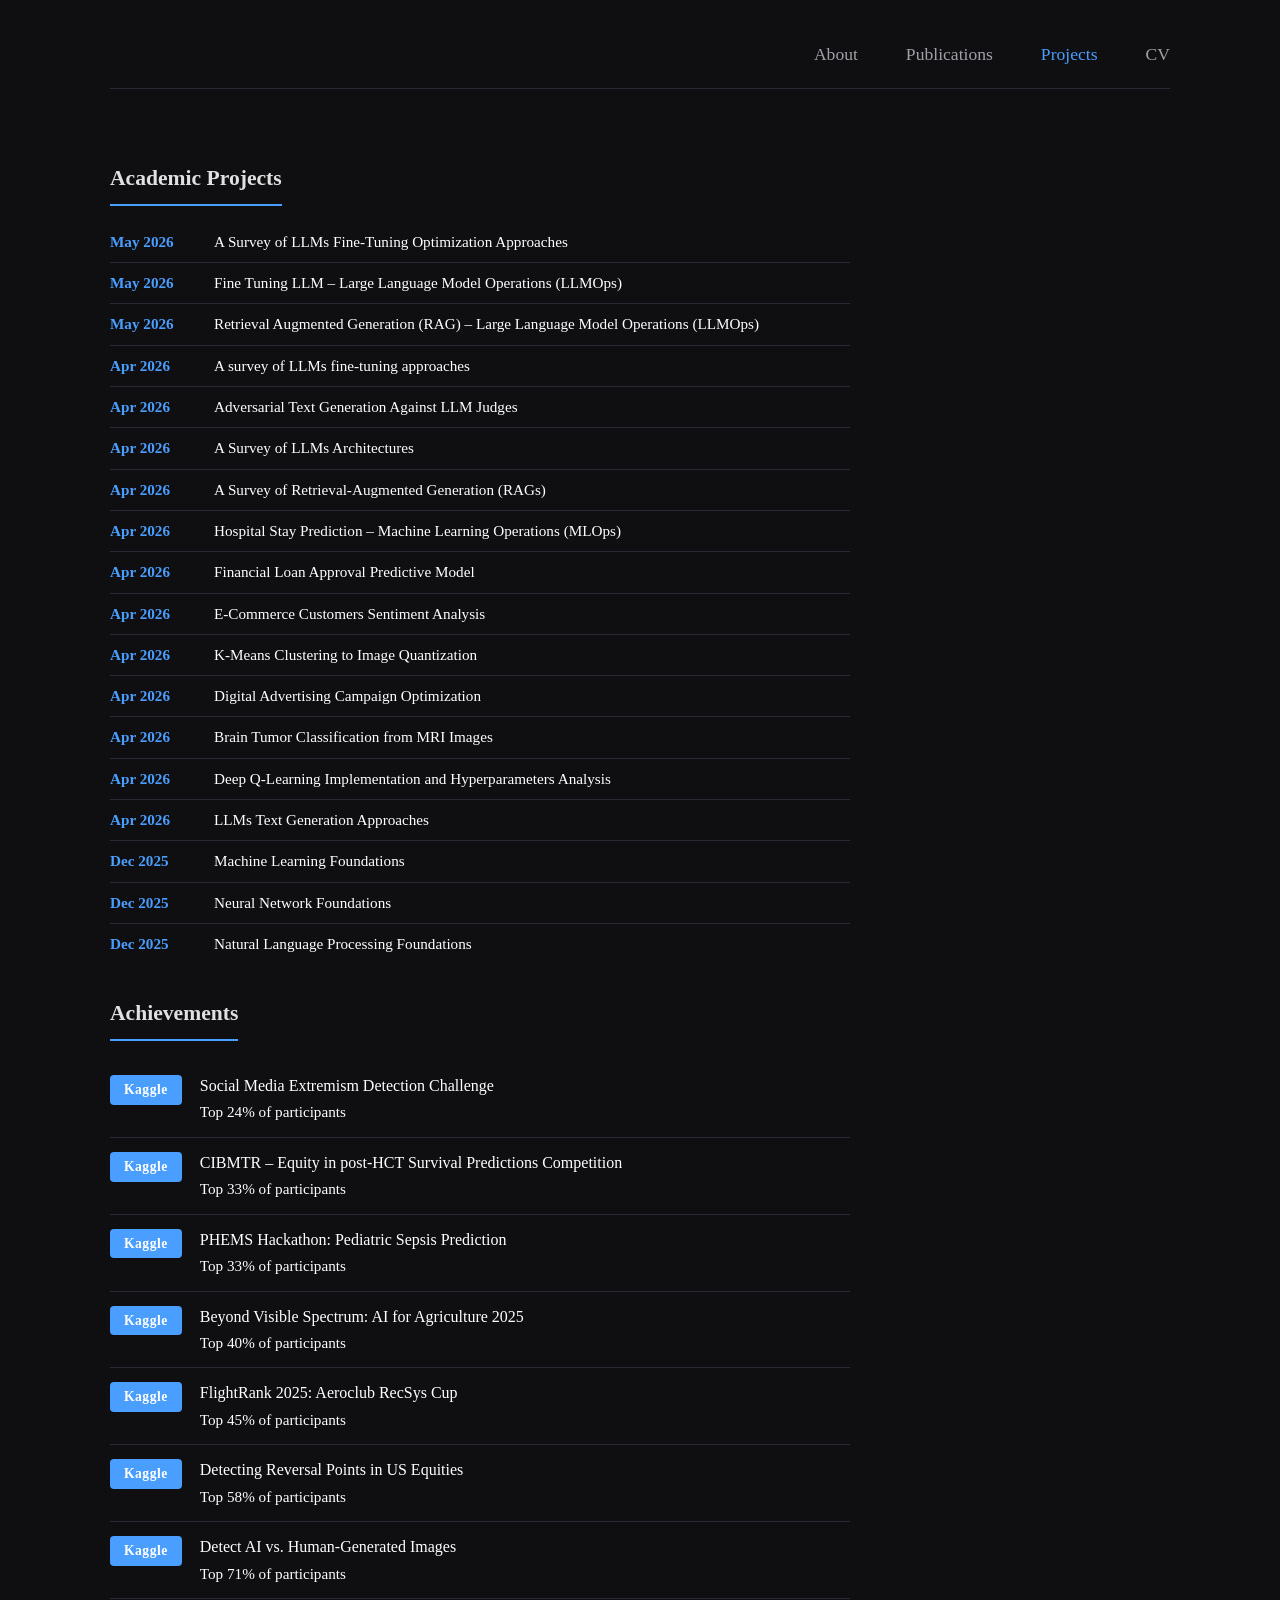
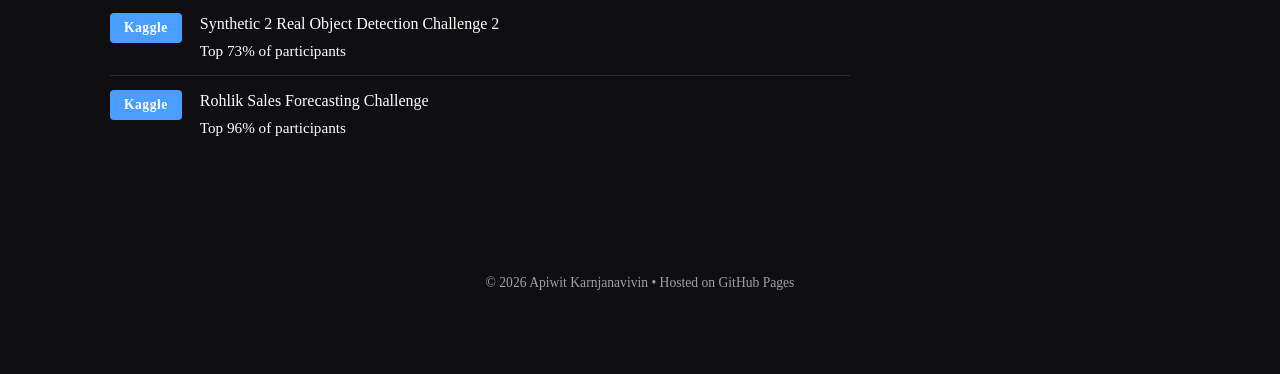
==== projects.html @ a4cff5d0 "Initial commit" ====
<!DOCTYPE html>
<html lang="en">
<head>
    <meta charset="UTF-8" />
    <meta name="viewport" content="width=device-width, initial-scale=1.0" />
    <title>Apiwit Karnjanavivin</title>
    <link rel="stylesheet" href="css/main.css" />
    <link href="https://fonts.googleapis.com/css2?family=Inter:wght@300;400;500;600;700&display=swap" rel="stylesheet" />
    <link rel="stylesheet" href="https://cdnjs.cloudflare.com/ajax/libs/font-awesome/6.5.0/css/all.min.css" />
</head>
<body>
    <div class="container">
        <!-- NAV HEADER -->
        <header class="header">
            <div class="nav-container">
                <nav class="main-nav">
                    <a href="index.html" class="nav-link active">About</a>
                    <a href="publications.html" class="nav-link">Publications</a>
                    <a href="projects.html" class="nav-link">Projects</a>
                    <a href="assets\Apiwit_Karnjanavivin_CV.pdf" class="nav-link">CV</a>   <!-- ← Now points to PDF -->
                </nav>
            </div>
        </header>

        <!-- MAIN CONTENT -->
        <main class="main-content">
            <!-- ABOUT PAGE -->
            <div id="about" class="page active">
                <div class="about-grid">
                    <div>
                        <!-- Academic Projects -->
                        <div class="academic-projects" id="academic-projects">
                            <h3>Academic Projects</h3>
                            <ul class="projects-list">
                                <li>
                                    <span class="date">May 2026</span>
                                    <a href="https://github.com/MisterFOURXXX/data-science-and-ai-academic-projects/blob/main/a-survey-of-LLMs-fine-tuning-optimization-approaches.ipynb" class="project-link">A Survey of LLMs Fine-Tuning Optimization Approaches</a>
                                </li>
                                <li>
                                    <span class="date">May 2026</span>
                                    <a href="https://github.com/MisterFOURXXX/data-science-and-ai-academic-projects/tree/main/fine-tuning-LLM-large-language-model-operations-(LLMOps)" class="project-link">Fine Tuning LLM – Large Language Model Operations (LLMOps)</a>
                                </li>
                                <li>
                                    <span class="date">May 2026</span>
                                    <a href="https://github.com/MisterFOURXXX/data-science-and-ai-academic-projects/tree/main/retrieval-augmented-generation-(RAG)-large-language-model-operations-(LLMOps)" class="project-link">Retrieval Augmented Generation (RAG) – Large Language Model Operations (LLMOps)</a>
                                </li>
                                <li>
                                    <span class="date">Apr 2026</span>
                                    <a href="https://github.com/MisterFOURXXX/data-science-and-ai-academic-projects/blob/main/a-survey-of-LLMs-fine-tuning-approaches.ipynb" class="project-link">A survey of LLMs fine-tuning approaches</a>
                                </li>
                                <li>
                                    <span class="date">Apr 2026</span>
                                    <a href="https://github.com/MisterFOURXXX/data-science-and-ai-academic-projects/blob/main/adversarial-text-generation-against-LLM-judges.ipynb" class="project-link">Adversarial Text Generation Against LLM Judges</a>
                                </li>
                                <li>
                                    <span class="date">Apr 2026</span>
                                    <a href="https://github.com/MisterFOURXXX/data-science-and-ai-academic-projects/blob/main/a-survey-of-LLMs-architectures.ipynb" class="project-link">A Survey of LLMs Architectures</a>
                                </li>
                                <li>
                                    <span class="date">Apr 2026</span>
                                    <a href="https://github.com/MisterFOURXXX/data-science-and-ai-academic-projects/blob/main/a-survey-of-retrieval-augmented-generation-(RAG).ipynb" class="project-link">A Survey of Retrieval-Augmented Generation (RAGs)</a>
                                </li>
                                <li>
                                    <span class="date">Apr 2026</span>
                                    <a href="https://github.com/MisterFOURXXX/data-science-and-ai-academic-projects/tree/main/hospital-stay-prediction-machine-learning-operations-(MLOps)" class="project-link">Hospital Stay Prediction – Machine Learning Operations (MLOps)</a>
                                </li>
                                <li>
                                    <span class="date">Apr 2026</span>
                                    <a href="https://github.com/MisterFOURXXX/data-science-and-ai-academic-projects/blob/main/financial-loan-approval-predictive-model.ipynb" class="project-link">Financial Loan Approval Predictive Model</a>
                                </li>
                                <li>
                                    <span class="date">Apr 2026</span>
                                    <a href="https://github.com/MisterFOURXXX/data-science-and-ai-academic-projects/blob/main/e-commerces-customer-sentiment-analysis.ipynb" class="project-link">E-Commerce Customers Sentiment Analysis</a>
                                </li>
                                <li>
                                    <span class="date">Apr 2026</span>
                                    <a href="https://github.com/MisterFOURXXX/data-science-and-ai-academic-projects/blob/main/k-means-clustering-to-image-quantization.ipynb" class="project-link">K-Means Clustering to Image Quantization</a>
                                </li>
                                <li>
                                    <span class="date">Apr 2026</span>
                                    <a href="https://github.com/MisterFOURXXX/data-science-and-ai-academic-projects/blob/main/digital-advertising-campaign-optimization.ipynb" class="project-link">Digital Advertising Campaign Optimization</a>
                                </li>
                                <li>
                                    <span class="date">Apr 2026</span>
                                    <a href="https://github.com/MisterFOURXXX/data-science-and-ai-academic-projects/blob/main/brain-tumor-classification-from-MRI-images.ipynb" class="project-link">Brain Tumor Classification from MRI Images</a>
                                </li>
                                <li>
                                    <span class="date">Apr 2026</span>
                                    <a href="https://github.com/MisterFOURXXX/data-science-and-ai-academic-projects/blob/main/deep-q-learning-implementation-and-hyperparameters-analysis.ipynb" class="project-link">Deep Q-Learning Implementation and Hyperparameters Analysis</a>
                                </li>
                                <li>
                                    <span class="date">Apr 2026</span>
                                    <a href="https://github.com/MisterFOURXXX/data-science-and-ai-academic-projects/blob/main/LLMs-text-generation-approaches.ipynb" class="project-link">LLMs Text Generation Approaches</a>
                                </li>
                                <li>
                                    <span class="date">Dec 2025</span>
                                    <a href="https://github.com/MisterFOURXXX/data-science-and-ai-academic-projects/blob/main/machine-learning-foundations.ipynb" class="project-link">Machine Learning Foundations</a>
                                </li>
                                <li>
                                    <span class="date">Dec 2025</span>
                                    <a href="https://github.com/MisterFOURXXX/data-science-and-ai-academic-projects/blob/main/neural-network-foundations.ipynb" class="project-link">Neural Network Foundations</a>
                                </li>
                                <li>
                                    <span class="date">Dec 2025</span>
                                    <a href="https://github.com/MisterFOURXXX/data-science-and-ai-academic-projects/blob/main/natural-language-processing-foundations.ipynb" class="project-link">Natural Language Processing Foundations</a>
                                </li>
                            </ul>
                        </div>

                        <!-- Achievements -->
                        <div class="achievements" id="achievements">
                            <h3>Achievements</h3>
                                <div class="achievement-item">
                                    <div class="achievement-tag">Kaggle</div>
                                    <div class="achievement-content">
                                        <a href="https://github.com/MisterFOURXXX/kaggle-competitions/blob/main/social-media-extremism-detection-challenge.ipynb" class="achievement-title" target="_blank">Social Media Extremism Detection Challenge</a>
                                        <p class="achievement-rank">Top 24% of participants</p>
                                    </div>
                                </div>

                                <div class="achievement-item">
                                    <div class="achievement-tag">Kaggle</div>
                                    <div class="achievement-content">
                                        <a href="https://github.com/MisterFOURXXX/kaggle-competitions/tree/main/CIBMTR-equity-in-post-HCT-survival-predictions" class="achievement-title" target="_blank">CIBMTR – Equity in post-HCT Survival Predictions Competition</a>
                                        <p class="achievement-rank">Top 33% of participants</p>
                                    </div>
                                </div>

                                <div class="achievement-item">
                                    <div class="achievement-tag">Kaggle</div>
                                    <div class="achievement-content">
                                        <a href="https://github.com/MisterFOURXXX/kaggle-competitions/blob/main/phems-hackathon-pediatric-sepsis-prediction.ipynb" class="achievement-title" target="_blank">PHEMS Hackathon: Pediatric Sepsis Prediction</a>
                                        <p class="achievement-rank">Top 33% of participants</p>
                                    </div>
                                </div>

                                <div class="achievement-item">
                                    <div class="achievement-tag">Kaggle</div>
                                    <div class="achievement-content">
                                        <a href="https://github.com/MisterFOURXXX/kaggle-competitions/blob/main/beyond-visible-spectrum-AI-for-agriculture-2025.ipynb" class="achievement-title" target="_blank">Beyond Visible Spectrum: AI for Agriculture 2025</a>
                                        <p class="achievement-rank">Top 40% of participants</p>
                                    </div>
                                </div>

                                <div class="achievement-item">
                                    <div class="achievement-tag">Kaggle</div>
                                    <div class="achievement-content">
                                        <a href="https://github.com/MisterFOURXXX/kaggle-competitions/blob/main/flightrank-aeroclub-recsys-cup-2025.ipynb" class="achievement-title" target="_blank">FlightRank 2025: Aeroclub RecSys Cup</a>
                                        <p class="achievement-rank">Top 45% of participants</p>
                                    </div>
                                </div>

                                <div class="achievement-item">
                                    <div class="achievement-tag">Kaggle</div>
                                    <div class="achievement-content">
                                        <a href="https://github.com/MisterFOURXXX/kaggle-competitions/blob/main/detecting-reversal-points-in-us-equities.ipynb" class="achievement-title" target="_blank">Detecting Reversal Points in US Equities</a>
                                        <p class="achievement-rank">Top 58% of participants</p>
                                    </div>
                                </div>

                                <div class="achievement-item">
                                    <div class="achievement-tag">Kaggle</div>
                                    <div class="achievement-content">
                                        <a href="https://github.com/MisterFOURXXX/kaggle-competitions/blob/main/detect-ai-vs-human-generated-images.ipynb" class="achievement-title" target="_blank">Detect AI vs. Human-Generated Images</a>
                                        <p class="achievement-rank">Top 71% of participants</p>
                                    </div>
                                </div>

                                <div class="achievement-item">
                                    <div class="achievement-tag">Kaggle</div>
                                    <div class="achievement-content">
                                        <a href="https://github.com/MisterFOURXXX/kaggle-competitions/blob/main/synthetic-2-real-object-detection-challenge-2.ipynb" class="achievement-title" target="_blank">Synthetic 2 Real Object Detection Challenge 2</a>
                                        <p class="achievement-rank">Top 73% of participants</p>
                                    </div>
                                </div>

                                <div class="achievement-item">
                                    <div class="achievement-tag">Kaggle</div>
                                    <div class="achievement-content">
                                        <a href="https://github.com/MisterFOURXXX/kaggle-competitions/tree/main/rohlik-sales-forecasting-challenge" class="achievement-title" target="_blank">Rohlik Sales Forecasting Challenge</a>
                                        <p class="achievement-rank">Top 96% of participants</p>
                                    </div>
                                </div>
                            </div>
                        </div>
                    </div>
                </div>
            </div>
        </main>

        <footer>
            <p>© 2026 Apiwit Karnjanavivin • Hosted on GitHub Pages</p>
        </footer>
    </div>
    <script src="js/main.js"></script>
</body>
</html>
---- css/main.css ----
:root {
    --bg: #0f0f12;
    --card: #1a1a1f;
    --text: #e0e0e0;
    --text-light: #a0a0a8;
    --accent: #4a9eff;
    --accent-hover: #6eb8ff;
    --border: #2a2a32;
    --radius: 12px;
}

* {
    margin: 0;
    padding: 0;
    box-sizing: border-box;
}

body {
    font-family: 'Times New Roman', Times, serif;
    font-size: 14px;
    background: var(--bg);
    color: var(--text);
    line-height: 1.6;
    padding-bottom: 60px;
}

.container {
    max-width: 1100px;
    margin: 0 auto;
    padding: 40px 20px;
}

.header {
    border-bottom: 1px solid var(--border);
    padding-bottom: 20px;
    margin-bottom: 40px;
}

.nav-container {
    display: flex;
    justify-content: flex-end;
    align-items: center;
    flex-wrap: wrap;
}

.main-nav {
    display: flex;
    gap: 48px;
}

.nav-link {
    color: var(--text-light);
    text-decoration: none;
    font-weight: 500;
    font-size: 1.1rem;
    transition: color 0.2s;
    text-align: left;
}

.nav-link:hover,
.nav-link.active {
    color: var(--accent);
}

.main-content {
    background: transparent;
    border-radius: 0;
    padding: 0 320px 0 0;
    box-shadow: none;
    min-height: 70vh;
}

.main-content p,
.main-content li,
.bio-text p,
.research-interests li,
.news-list li,
.pub-abstract,
.project-details p,
.entry p,
.entry li,
.pub-title,
.pub-authors,
.pub-meta,
.pub-link,
.achievement-title,
.achievement-rank,
.project-link,
.pub-content p,
.pub-status,
.achievement-content p,
.projects-list li,
.achievement-item {
    text-align: justify;
}

.about-grid {
    display: grid;
    grid-template-columns: 1fr;
    gap: 60px;
    align-items: start;
}

.name {
    font-size: 2.8rem;
    font-weight: 700;
    margin-bottom: 8px;
    text-align: left;
}

.title {
    font-size: 1.25rem;
    color: var(--accent);
    margin-bottom: 8px;
    text-align: left;
}

h3,
h4,
.affiliation {
    text-align: left;
}

.affiliation {
    color: var(--text-light);
    margin-bottom: 32px;
}

.bio-text p {
    margin-bottom: 16px;
    font-size: 0.95rem;
    text-align: justify;
}

.publications h3,
.news-section h3 {
    margin: 32px 0 16px;
    font-size: 1.35rem;
    border-bottom: 2px solid var(--accent);
    padding-bottom: 8px;
    display: inline-block;
    text-align: left;
}

.publications ul {
    list-style: none;
}

.publications li {
    padding: 6px 0;
    border-bottom: 1px solid var(--border);
    font-size: 0.95rem;
    text-align: justify;
}

.pub-item {
    background: transparent;
    border: none;
    border-radius: 0;
    padding: 20px 0;
    margin-top: 16px;
    display: flex;
    gap: 18px;
}

.pub-tag {
    flex-shrink: 0;
    padding: 6px 14px;
    border-radius: 4px;
    font-size: 0.85rem;
    font-weight: 600;
    color: white;
    align-self: flex-start;
    margin-top: 2px;
}

.pub-tag.acm {
    background: #d32f2f;
}

.pub-content h4 {
    font-size: 1rem;
    margin-bottom: 6px;
    line-height: 1.3;
    text-align: justify;
}

.pub-authors {
    color: var(--accent);
    margin-bottom: 6px;
    font-style: italic;
}

.pub-status {
    color: var(--text-light);
    font-size: 0.95rem;
}

.academic-projects {
    margin-top: 32px;
}

.academic-projects h3 {
    font-size: 1.35rem;
    border-bottom: 2px solid var(--accent);
    padding-bottom: 8px;
    margin-bottom: 16px;
    display: inline-block;
    text-align: left;
}

.projects-list {
    list-style: none;
    padding: 0;
    margin: 0;
}

.projects-list li {
    padding: 8px 0;
    display: flex;
    gap: 24px;
    font-size: 0.95rem;
    text-align: justify;
    border-bottom: 1px solid var(--border);
}

.projects-list li:last-child {
    border-bottom: none;
}

.projects-list .date {
    color: var(--accent);
    font-weight: 600;
    min-width: 80px;
    flex-shrink: 0;
    text-align: left;
}

.project-link {
    color: #ffffff;
    text-decoration: none;
    transition: color 0.2s;
    text-align: justify;
    flex: 1;
}

.project-link:hover {
    color: var(--accent);
    text-decoration: underline;
}

.news-list li {
    padding: 10px 0;
    border-bottom: 1px solid var(--border);
    display: flex;
    gap: 20px;
    font-size: 0.95rem;
    text-align: justify;
}

.achievements {
    margin-top: 32px;
}

.achievements h3 {
    font-size: 1.35rem;
    border-bottom: 2px solid var(--accent);
    padding-bottom: 8px;
    margin-bottom: 20px;
    display: inline-block;
    text-align: left;
}

.achievement-item {
    display: flex;
    gap: 18px;
    padding: 12px 0;
    border-bottom: 1px solid var(--border);
    text-decoration: none;
    transition: all 0.2s;
    cursor: pointer;
    align-items: flex-start;
}

.achievement-item:last-child {
    border-bottom: none;
}

.achievement-title:hover {
    color: var(--accent);
}

.achievement-item:hover .achievement-rank {
    color: var(--accent-hover);
}

.achievement-tag {
    flex-shrink: 0;
    padding: 4px 14px;
    border-radius: 4px;
    font-size: 0.85rem;
    font-weight: 600;
    color: white;
    background: var(--accent);
    align-self: flex-start;
    margin-top: 2px;
    letter-spacing: 0.5px;
}

.achievement-content {
    flex: 1;
    display: flex;
    flex-direction: column;
}

.achievement-title {
    font-size: 1rem;
    font-weight: 400;
    color: #ffffff;
    text-decoration: none;
    transition: color 0.2s;
    display: block;
    text-align: justify;
}

.achievement-rank {
    font-size: 0.95rem;
    color: #ffffff;
    text-align: justify;
    margin-top: 2px;
    transition: color 0.2s;
    font-weight: 400;
}

.achievements-link {
    margin-top: 16px;
    font-size: 0.95rem;
    color: var(--text-light);
    text-align: justify;
}

.achievements-link a {
    color: var(--accent);
    text-decoration: none;
}

.achievements-link a:hover {
    color: var(--accent-hover);
    text-decoration: underline;
}

.date {
    color: var(--accent);
    font-weight: 600;
    min-width: 80px;
    flex-shrink: 0;
    text-align: left;
}

/* === More Link === */
.more-link {
    text-align: right;
    margin-top: 12px;
    font-size: 0.95rem;
}

.more-link a {
    color: var(--accent);
    text-decoration: none;
    font-weight: 500;
    transition: color 0.2s;
    display: inline-flex;
    align-items: center;
    gap: 4px;
}

.more-link a:hover {
    color: var(--accent-hover);
    text-decoration: underline;
}

.more-link a::after {
    content: " →";
    transition: transform 0.2s;
}

.more-link a:hover::after {
    transform: translateX(4px);
}

.fixed-profile {
    position: fixed;
    top: 120px;
    right: 40px;
    width: 320px;
    z-index: 10;
    text-align: center;
}

.fixed-profile .profile-img {
    width: 280px;
    height: 280px;
    border-radius: 12px;
    object-fit: cover;
    border: 4px solid var(--accent);
    margin-bottom: 20px;
    box-shadow: 0 10px 30px rgba(74, 158, 255, 0.2);
}

.fixed-profile .contact-info {
    margin-bottom: 20px;
}

.fixed-profile .contact-info p {
    margin-bottom: 12px;
    color: var(--text-light);
    text-align: center;
    font-size: 0.9rem;
}

.fixed-profile .social-links {
    display: flex;
    justify-content: center;
    gap: 20px;
}

.fixed-profile .social-links a {
    font-size: 1.6rem;
    color: var(--text-light);
    transition: all 0.2s;
}

.fixed-profile .social-links a:hover {
    color: var(--accent);
    transform: translateY(-3px);
}

footer {
    text-align: center;
    margin-top: 60px;
    color: var(--text-light);
    font-size: 0.85rem;
    position: relative;
    width: 100%;
    padding: 20px 0;
}

@media (max-width: 900px) {
    .about-grid {
        grid-template-columns: 1fr;
        gap: 40px;
    }
    .fixed-profile {
        display: none;
    }
    .main-content {
        padding: 24px;
    }
}

@media (max-width: 768px) {
    .fixed-profile {
        position: relative;
        top: auto;
        right: auto;
        width: auto;
        margin: 40px auto 0;
        display: block;
    }
    .fixed-profile .profile-img {
        width: 200px;
        height: 200px;
    }
    .main-content {
        padding: 16px;
    }
}
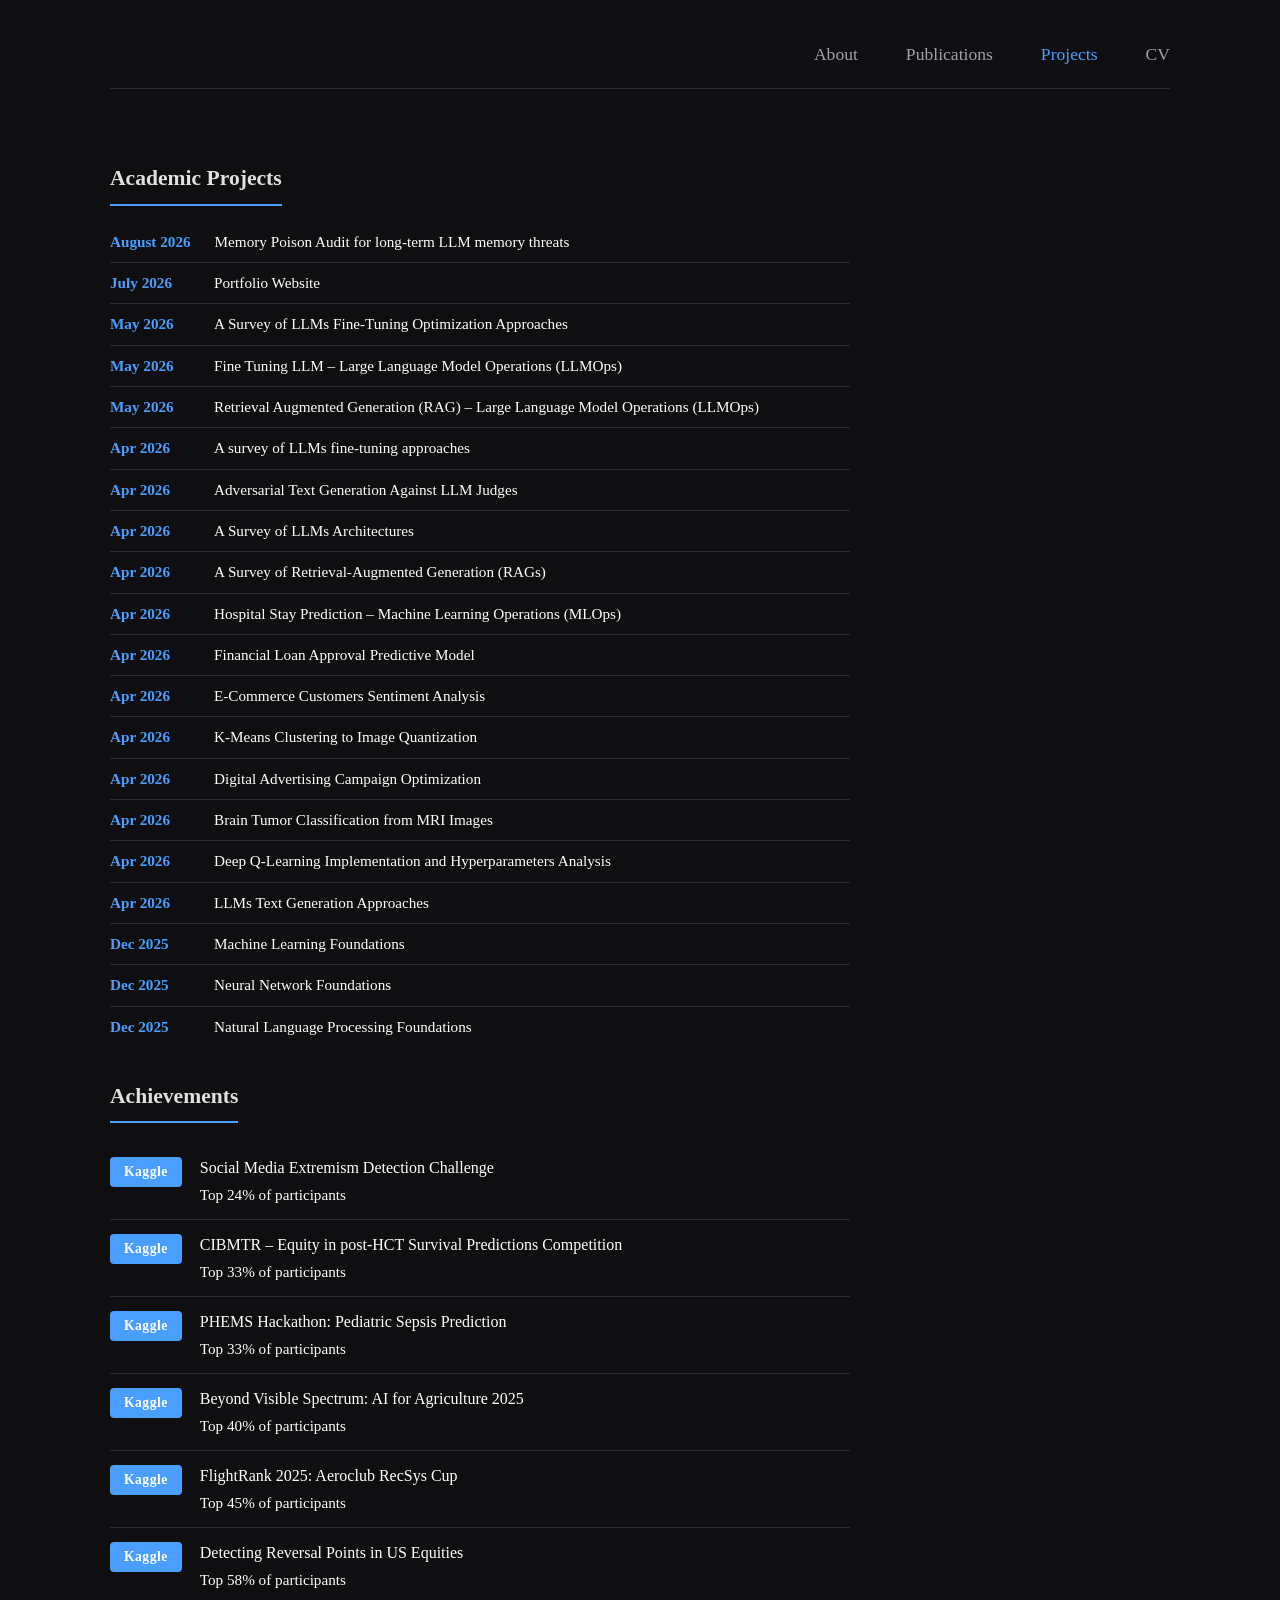
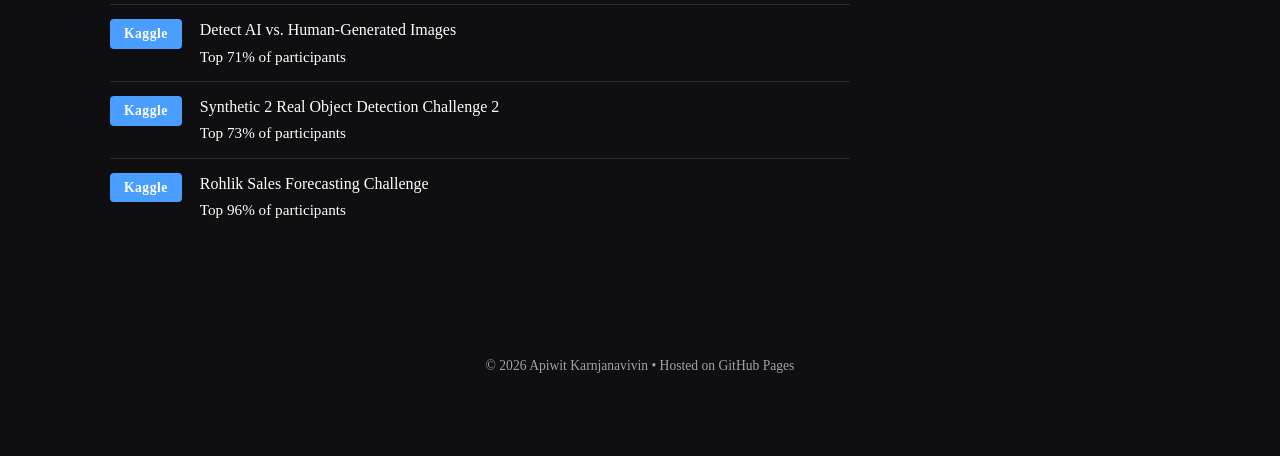
==== commit a861460d: "Update projects and CV file" ====
--- a/projects.html
+++ b/projects.html
@@ -33,6 +33,14 @@
                             <h3>Academic Projects</h3>
                             <ul class="projects-list">
                                 <li>
+                                    <span class="date">August 2026</span>
+                                    <a href="https://github.com/MisterFOURXXX/memorypoison_audit" class="project-link">Memory Poison Audit for long-term LLM memory threats</a>
+                                </li>
+                                <li>
+                                    <span class="date">July 2026</span>
+                                    <a href="https://github.com/MisterFOURXXX/portfolio" class="project-link">Portfolio Website</a>
+                                </li>
+                                <li>
                                     <span class="date">May 2026</span>
                                     <a href="https://github.com/MisterFOURXXX/data-science-and-ai-academic-projects/blob/main/a-survey-of-LLMs-fine-tuning-optimization-approaches.ipynb" class="project-link">A Survey of LLMs Fine-Tuning Optimization Approaches</a>
                                 </li>
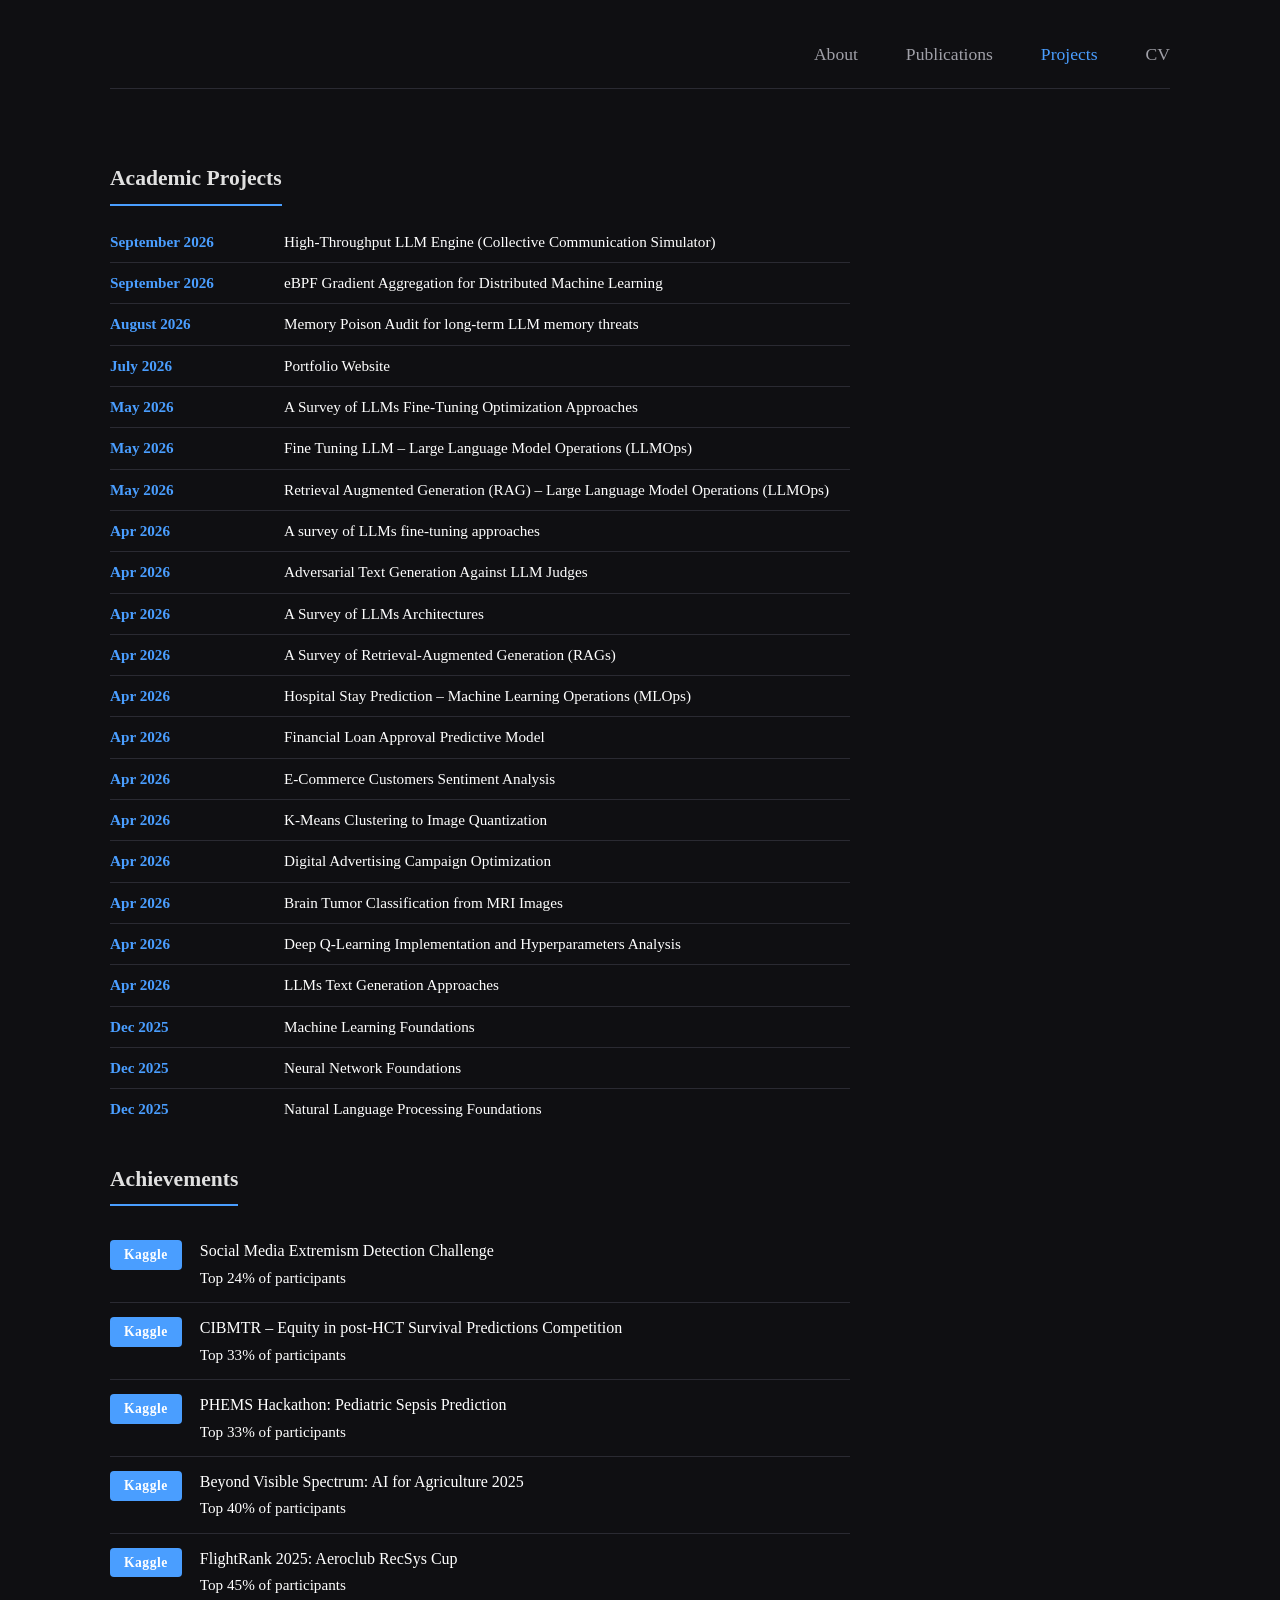
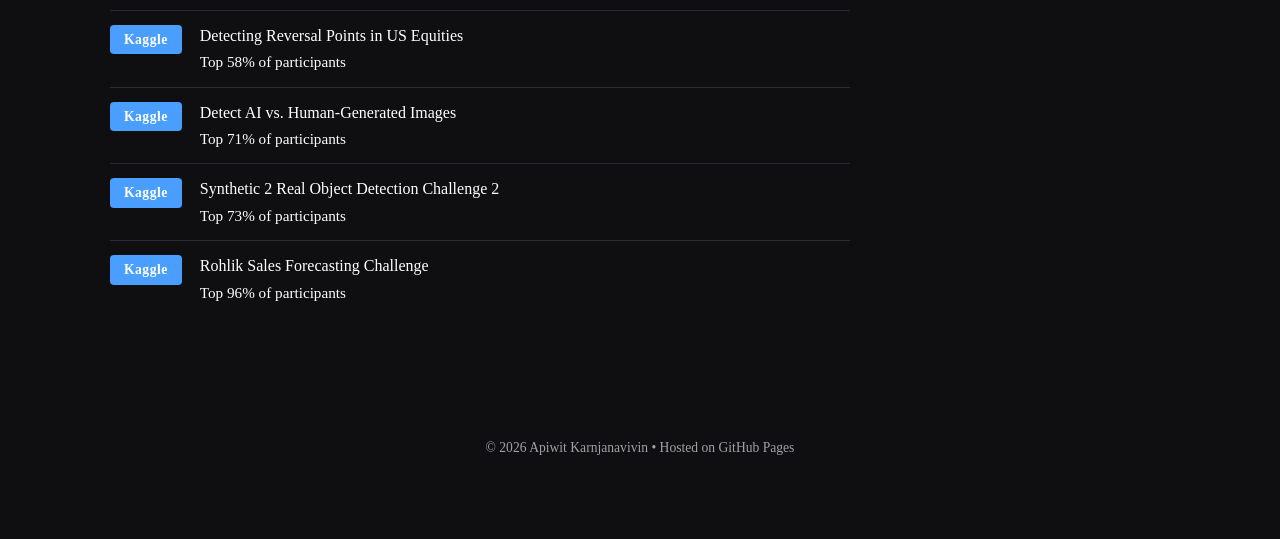
==== commit 85657954: "Update recent projects" ====
--- a/projects.html
+++ b/projects.html
@@ -21,7 +21,6 @@
                 </nav>
             </div>
         </header>
-
         <!-- MAIN CONTENT -->
         <main class="main-content">
             <!-- ABOUT PAGE -->
@@ -33,6 +32,14 @@
                             <h3>Academic Projects</h3>
                             <ul class="projects-list">
                                 <li>
+                                    <span class="date">September 2026</span>
+                                    <a href="https://github.com/MisterFOURXXX/high-throughput-llm-engine" class="project-link">High-Throughput LLM Engine (Collective Communication Simulator)</a>
+                                </li>
+                                <li>
+                                    <span class="date">September 2026</span>
+                                    <a href="https://github.com/MisterFOURXXX/ebpf-aggregation" class="project-link">eBPF Gradient Aggregation for Distributed Machine Learning</a>
+                                </li>
+                                <li>
                                     <span class="date">August 2026</span>
                                     <a href="https://github.com/MisterFOURXXX/memorypoison_audit" class="project-link">Memory Poison Audit for long-term LLM memory threats</a>
                                 </li>
@@ -46,11 +53,11 @@
                                 </li>
                                 <li>
                                     <span class="date">May 2026</span>
-                                    <a href="https://github.com/MisterFOURXXX/data-science-and-ai-academic-projects/tree/main/fine-tuning-LLM-large-language-model-operations-(LLMOps)" class="project-link">Fine Tuning LLM – Large Language Model Operations (LLMOps)</a>
+                                    <a href="https://github.com/MisterFOURXXX/LLMs-fine-tuning-LLMOps" class="project-link">Fine Tuning LLM – Large Language Model Operations (LLMOps)</a>
                                 </li>
                                 <li>
                                     <span class="date">May 2026</span>
-                                    <a href="https://github.com/MisterFOURXXX/data-science-and-ai-academic-projects/tree/main/retrieval-augmented-generation-(RAG)-large-language-model-operations-(LLMOps)" class="project-link">Retrieval Augmented Generation (RAG) – Large Language Model Operations (LLMOps)</a>
+                                    <a href="https://github.com/MisterFOURXXX/RAG-pipeline-LLMOps" class="project-link">Retrieval Augmented Generation (RAG) – Large Language Model Operations (LLMOps)</a>
                                 </li>
                                 <li>
                                     <span class="date">Apr 2026</span>
@@ -58,7 +65,7 @@
                                 </li>
                                 <li>
                                     <span class="date">Apr 2026</span>
-                                    <a href="https://github.com/MisterFOURXXX/data-science-and-ai-academic-projects/blob/main/adversarial-text-generation-against-LLM-judges.ipynb" class="project-link">Adversarial Text Generation Against LLM Judges</a>
+                                    <a href="https://github.com/MisterFOURXXX/adversarial-text-generation-against-LLM-judges" class="project-link">Adversarial Text Generation Against LLM Judges</a>
                                 </li>
                                 <li>
                                     <span class="date">Apr 2026</span>
@@ -70,7 +77,7 @@
                                 </li>
                                 <li>
                                     <span class="date">Apr 2026</span>
-                                    <a href="https://github.com/MisterFOURXXX/data-science-and-ai-academic-projects/tree/main/hospital-stay-prediction-machine-learning-operations-(MLOps)" class="project-link">Hospital Stay Prediction – Machine Learning Operations (MLOps)</a>
+                                    <a href="https://github.com/MisterFOURXXX/hospital-stay-prediction-MLOps" class="project-link">Hospital Stay Prediction – Machine Learning Operations (MLOps)</a>
                                 </li>
                                 <li>
                                     <span class="date">Apr 2026</span>
--- a/css/main.css
+++ b/css/main.css
@@ -231,7 +231,7 @@
 .projects-list .date {
     color: var(--accent);
     font-weight: 600;
-    min-width: 80px;
+    min-width: 150px;
     flex-shrink: 0;
     text-align: left;
 }
